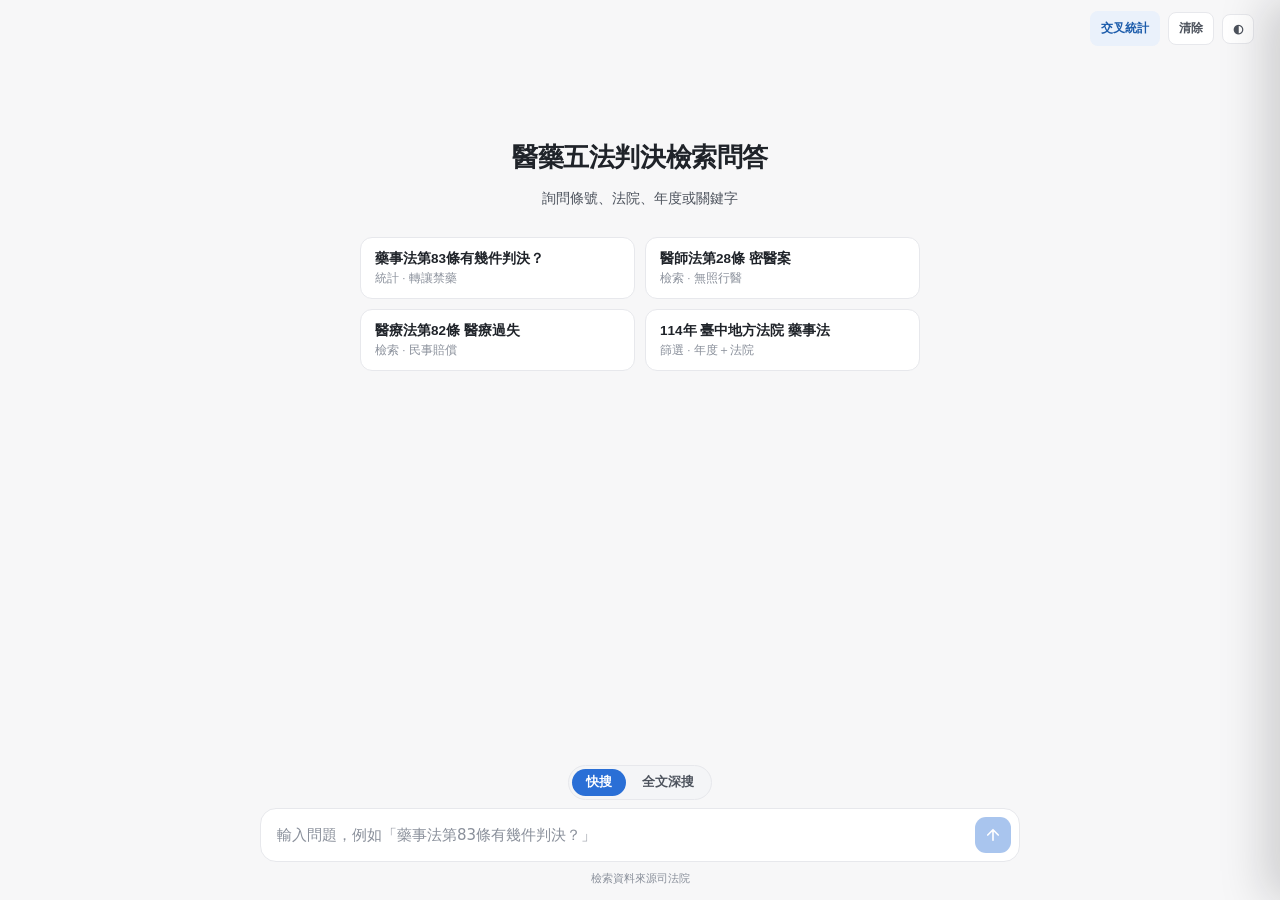
==== index.html @ e514798b "Add root redirect to medlaw-qa app for GitHub Pages" ====
<!doctype html>
<html lang="zh-Hant">
<head>
<meta charset="utf-8">
<meta name="viewport" content="width=device-width, initial-scale=1">
<meta http-equiv="refresh" content="0; url=medlaw-qa/">
<title>醫藥法規判決檢索問答</title>
<style>
  html,body{margin:0;height:100%;font-family:system-ui,-apple-system,"Segoe UI","Noto Sans TC",sans-serif;
    background:#f7f7f8;color:#1f2329;display:grid;place-items:center}
  a{color:#2a6fd6}
</style>
</head>
<body>
<p>前往 <a href="medlaw-qa/">醫藥法規判決檢索問答</a>…（若未自動跳轉請點連結）</p>
</body>
</html>
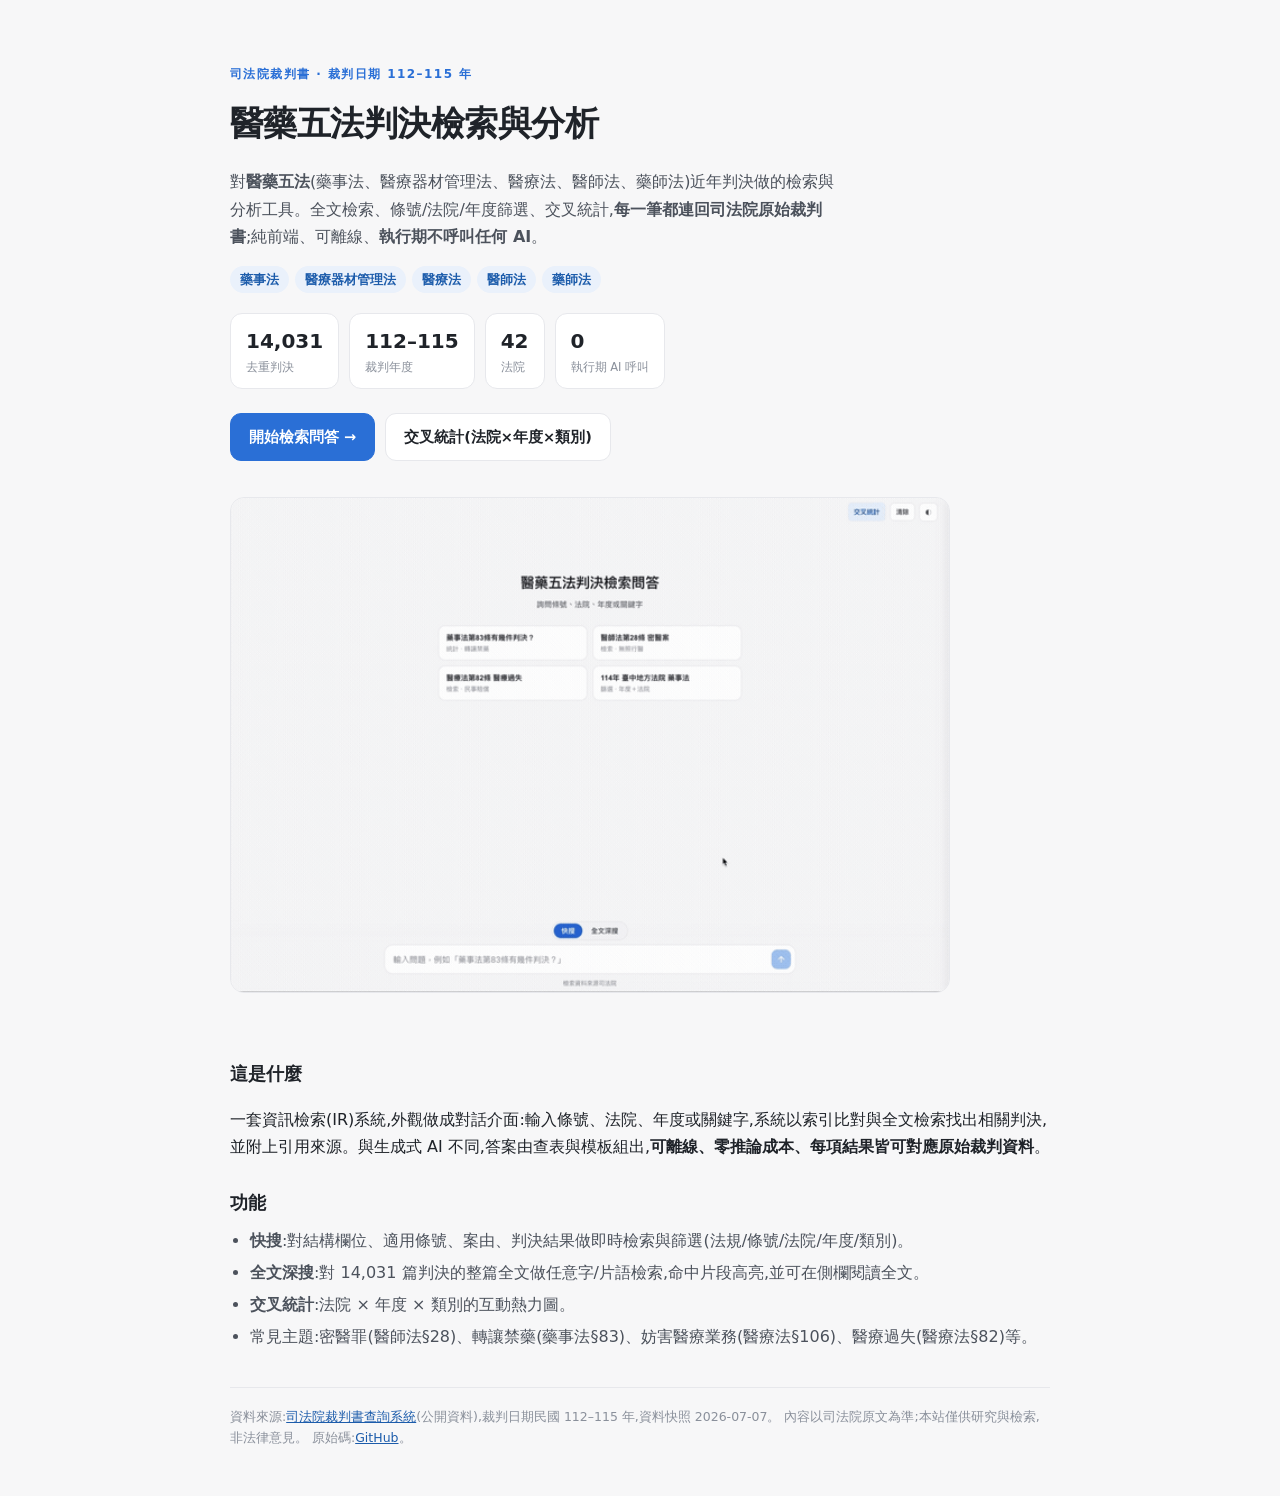
==== commit 071bd3cb: "Fix some bugs" ====
--- a/index.html
+++ b/index.html
@@ -3,15 +3,79 @@
 <head>
 <meta charset="utf-8">
 <meta name="viewport" content="width=device-width, initial-scale=1">
-<meta http-equiv="refresh" content="0; url=medlaw-qa/">
-<title>醫藥法規判決檢索問答</title>
+<title>醫藥五法判決檢索與分析 | 藥事法・醫療器材管理法・醫療法・醫師法・藥師法</title>
+<link rel="icon" href="favicon.ico">
 <style>
-  html,body{margin:0;height:100%;font-family:system-ui,-apple-system,"Segoe UI","Noto Sans TC",sans-serif;
-    background:#f7f7f8;color:#1f2329;display:grid;place-items:center}
-  a{color:#2a6fd6}
+  :root{--page:#f7f7f8;--surface:#fff;--ink:#1f2329;--ink-2:#4c525c;--muted:#8a909b;
+    --hair:#e7e8ec;--accent:#2a6fd6;--accent-ink:#1c5cab;--tag:#eaf1fb;--tag-ink:#1c5cab}
+  *{box-sizing:border-box}
+  html,body{margin:0}
+  body{font-family:system-ui,-apple-system,"Segoe UI","Noto Sans TC",sans-serif;background:var(--page);
+    color:var(--ink);line-height:1.7;-webkit-font-smoothing:antialiased}
+  .wrap{max-width:860px;margin:0 auto;padding:clamp(28px,6vw,64px) 20px 48px}
+  .eyebrow{font-size:12px;font-weight:700;letter-spacing:.12em;text-transform:uppercase;color:var(--accent)}
+  h1{font-size:clamp(24px,4vw,34px);font-weight:780;letter-spacing:-.015em;margin:.3em 0 .2em;text-wrap:balance}
+  .lead{font-size:16px;color:var(--ink-2);max-width:60ch}
+  .stats{display:flex;flex-wrap:wrap;gap:10px;margin:20px 0 24px}
+  .stat{background:var(--surface);border:1px solid var(--hair);border-radius:12px;padding:10px 15px}
+  .stat b{font-size:20px;font-weight:770;font-variant-numeric:tabular-nums}
+  .stat span{display:block;font-size:11.5px;color:var(--muted)}
+  .cta{display:flex;flex-wrap:wrap;gap:10px;margin:8px 0 28px}
+  .btn{display:inline-flex;align-items:center;gap:6px;text-decoration:none;font-weight:650;font-size:14.5px;
+    border-radius:11px;padding:11px 18px;border:1px solid var(--hair)}
+  .btn.primary{background:var(--accent);border-color:var(--accent);color:#fff}
+  .btn.primary:hover{background:var(--accent-ink)}
+  .btn.ghost{background:var(--surface);color:var(--ink)}
+  .btn.ghost:hover{border-color:var(--accent);color:var(--accent)}
+  .demo{width:100%;max-width:720px;border:1px solid var(--hair);border-radius:14px;margin:8px 0 30px}
+  h2{font-size:18px;font-weight:730;margin:28px 0 8px}
+  ul{margin:8px 0 0;padding-left:20px}
+  li{margin:5px 0;color:var(--ink-2)}
+  .laws{display:flex;flex-wrap:wrap;gap:6px;margin:8px 0 0}
+  .laws span{background:var(--tag);color:var(--tag-ink);font-size:12.5px;font-weight:600;border-radius:999px;padding:3px 10px}
+  footer{margin-top:36px;padding-top:18px;border-top:1px solid var(--hair);font-size:12.5px;color:var(--muted)}
+  footer a{color:var(--accent-ink)}
+  a{color:var(--accent-ink)}
 </style>
 </head>
 <body>
-<p>前往 <a href="medlaw-qa/">醫藥法規判決檢索問答</a>…（若未自動跳轉請點連結）</p>
+<main class="wrap">
+  <div class="eyebrow">司法院裁判書 · 裁判日期 112–115 年</div>
+  <h1>醫藥五法判決檢索與分析</h1>
+  <p class="lead">對<strong>醫藥五法</strong>(藥事法、醫療器材管理法、醫療法、醫師法、藥師法)近年判決做的檢索與分析工具。全文檢索、條號/法院/年度篩選、交叉統計,<strong>每一筆都連回司法院原始裁判書</strong>;純前端、可離線、<strong>執行期不呼叫任何 AI</strong>。</p>
+
+  <div class="laws"><span>藥事法</span><span>醫療器材管理法</span><span>醫療法</span><span>醫師法</span><span>藥師法</span></div>
+
+  <div class="stats">
+    <div class="stat"><b>14,031</b><span>去重判決</span></div>
+    <div class="stat"><b>112–115</b><span>裁判年度</span></div>
+    <div class="stat"><b>42</b><span>法院</span></div>
+    <div class="stat"><b>0</b><span>執行期 AI 呼叫</span></div>
+  </div>
+
+  <div class="cta">
+    <a class="btn primary" href="medlaw-qa/">開始檢索問答 →</a>
+    <a class="btn ghost" href="crosstab.html">交叉統計(法院×年度×類別)</a>
+  </div>
+
+  <img class="demo" src="docs/demo.gif" alt="醫藥五法判決檢索問答操作示範" loading="lazy">
+
+  <h2>這是什麼</h2>
+  <p>一套資訊檢索(IR)系統,外觀做成對話介面:輸入條號、法院、年度或關鍵字,系統以索引比對與全文檢索找出相關判決,並附上引用來源。與生成式 AI 不同,答案由查表與模板組出,<strong>可離線、零推論成本、每項結果皆可對應原始裁判資料</strong>。</p>
+
+  <h2>功能</h2>
+  <ul>
+    <li><strong>快搜</strong>:對結構欄位、適用條號、案由、判決結果做即時檢索與篩選(法規/條號/法院/年度/類別)。</li>
+    <li><strong>全文深搜</strong>:對 14,031 篇判決的整篇全文做任意字/片語檢索,命中片段高亮,並可在側欄閱讀全文。</li>
+    <li><strong>交叉統計</strong>:法院 × 年度 × 類別的互動熱力圖。</li>
+    <li>常見主題:密醫罪(醫師法§28)、轉讓禁藥(藥事法§83)、妨害醫療業務(醫療法§106)、醫療過失(醫療法§82)等。</li>
+  </ul>
+
+  <footer>
+    資料來源:<a href="https://judgment.judicial.gov.tw/FJUD/" rel="noopener">司法院裁判書查詢系統</a>(公開資料),裁判日期民國 112–115 年,資料快照 2026-07-07。
+    內容以司法院原文為準;本站僅供研究與檢索,非法律意見。
+    原始碼:<a href="https://github.com/Liwei-Ji/medlaw-research" rel="noopener">GitHub</a>。
+  </footer>
+</main>
 </body>
 </html>
